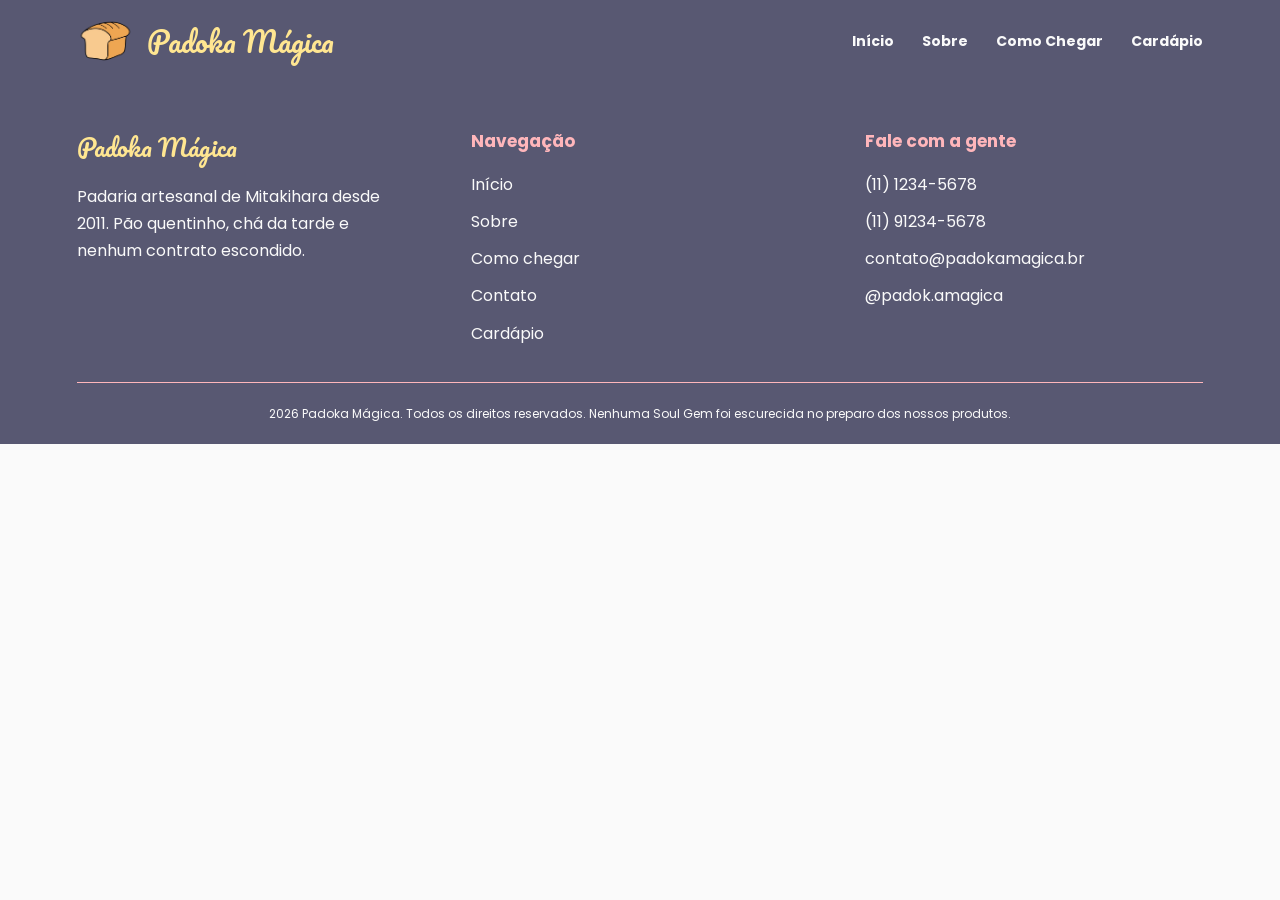
==== cardapio.html @ a8b7a681 "save" ====
<!DOCTYPE html>
<html lang="en">

<head>
    <meta charset="UTF-8">
    <meta name="viewport" content="width=device-width, initial-scale=1.0">
    <title>Cardapio</title>
    <link rel="stylesheet" href="./css/cardapio.css">
    <link rel="shortcut icon" href=".assets/img/LogoImage.png" type="image/png" />
</head>

<body>
<header id="header" class="header">
        <div class="logoContainer">
            <img src="./assets/img/LogoImage.png" alt="Logo da Padoka Mágica">
            <h1>Padoka Mágica</h1>
        </div>
 
        <nav class="navigation">
            <a href="#hero">Início</a>
            <a href="#historia">Sobre</a>
            <a href="#comoChegar">Como Chegar</a>
            <a href="#cardapio">Cardápio</a>
        </nav>
    </header>

    <main>

    </main>

    <footer id="footer" class="footer">
        <div class="footerContainer">
            <div class="footerColuna">
                <p class="footerLogo">Padoka Mágica</p>
                <p>
                    Padaria artesanal de Mitakihara desde 2011. Pão quentinho, chá da tarde e nenhum contrato escondido.
                </p>
            </div>
            <div class="footerColuna">
                <h3>Navegação</h3>
                <a href="./index.html#hero">Início</a>
                <a href="./index.html#historia">Sobre</a>
                <a href="./index.html#comoChegar">Como chegar</a>
                <a href="./index.html#contato">Contato</a>
                <a href="./index.html#cardapio">Cardápio</a>
            </div>
            <div class="footerColuna">
                <h3>Fale com a gente</h3>
                <p>(11) 1234-5678</p>
                <p>(11) 91234-5678</p>
                <p>contato@padokamagica.br</p>
                <p>@padok.amagica</p>
            </div>
        </div>
        <div class="copyright">
            <p>
              2026 Padoka Mágica. Todos os direitos reservados. Nenhuma Soul Gem foi escurecida no preparo dos
                nossos produtos.
            </p>
        </div>
    </footer>
</body>

</html>
---- css/cardapio.css ----
@import url(./layout.css);
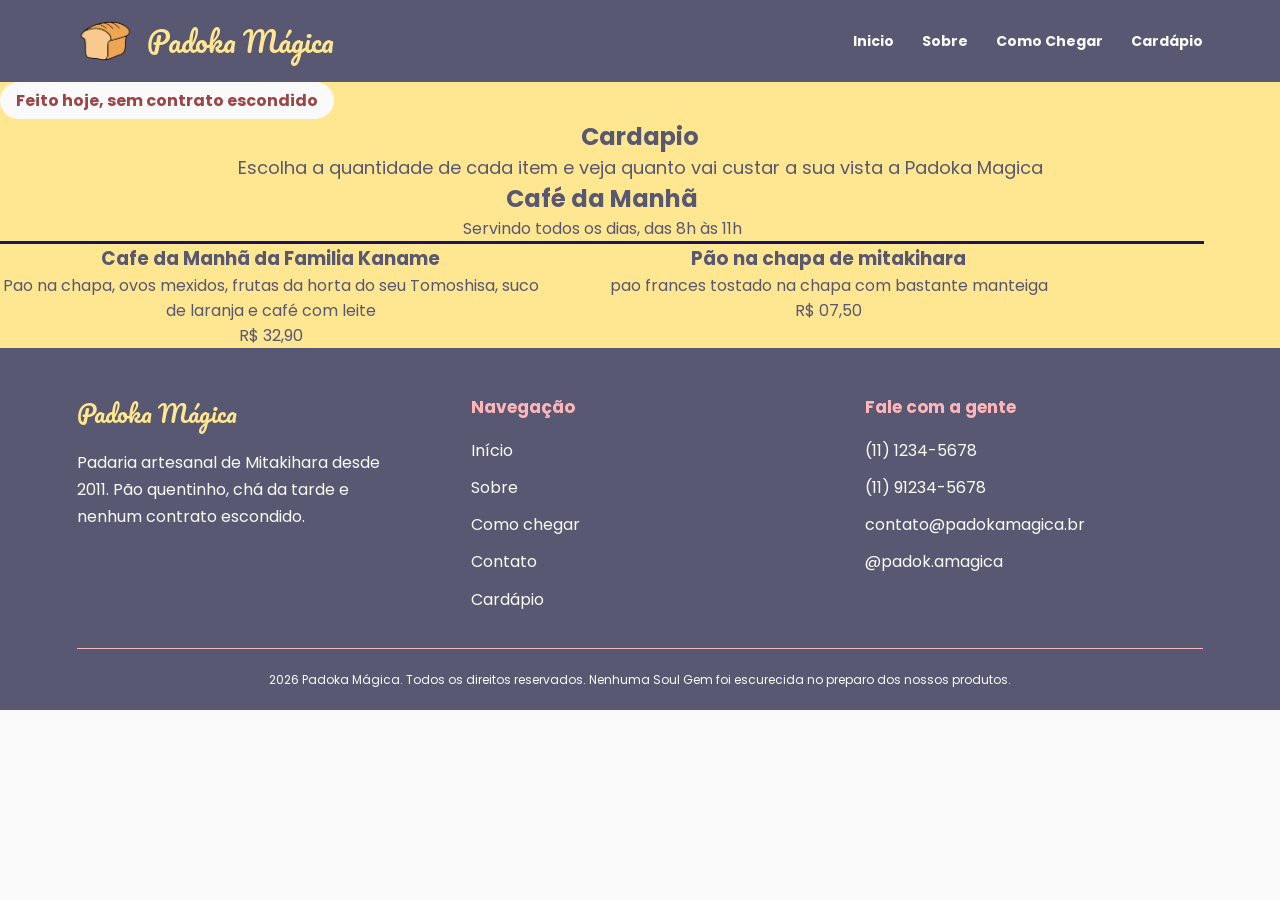
==== commit e4a101c6: "sla pae" ====
--- a/cardapio.html
+++ b/cardapio.html
@@ -10,22 +10,56 @@
 </head>
 
 <body>
-<header id="header" class="header">
+    <header id="header" class="header">
         <div class="logoContainer">
             <img src="./assets/img/LogoImage.png" alt="Logo da Padoka Mágica">
             <h1>Padoka Mágica</h1>
         </div>
- 
+
         <nav class="navigation">
-            <a href="#hero">Início</a>
-            <a href="#historia">Sobre</a>
-            <a href="#comoChegar">Como Chegar</a>
-            <a href="#cardapio">Cardápio</a>
+            <a href="index.html#hero">Inicio</a>
+            <a href="index.html#historia">Sobre</a>
+            <a href="index.html#comoChegar">Como Chegar</a>
+            <a href="cardapio.html#cardapio">Cardápio</a>
         </nav>
     </header>
 
-    <main>
+    <main id="content" class="content">
+        <section id="cardapioTopo" class="cardapioTopo">
+            <p class="cardapioTag">Feito hoje, sem contrato escondido</p>
+            <h1 class="cardapiotitulo">Cardapio</h1>
+            <p class="cardapioSubtitulo">Escolha a quantidade de cada item e veja quanto vai custar a sua vista a Padoka
+                Magica</p>
 
+            <form id="formCardapio" class="cardapioConteudo" action="#">
+                <div class="listaCategorias">
+
+                    <section id="cafeDaManha" class="categoria">
+                        <div class="categoriaCabecalho">
+                            <h2>Café da Manhã</h2>
+                            <p>Servindo todos os dias, das 8h às 11h</p>
+                        </div>
+
+                        <div class="ListaItens">
+                            <div class="item">
+                                <h3 class="ItemNome">Cafe da Manhã da Familia Kaname</h3>
+                                <p class="ItemDescricao">Pao na chapa, ovos mexidos, frutas da horta do seu Tomoshisa,
+                                    suco de laranja e café
+                                    com leite</p>
+                                <p>R$ 32,90</p>
+                            </div>
+
+                            <div class="item">
+                                <h3 class="ItemNome">Pão na chapa de mitakihara</h3>
+                                <p class="ItemDescricao">pao frances tostado na chapa com bastante manteiga
+                                </p>
+                                <p>R$ 07,50</p>
+                            </div>
+
+                        </div>
+                    </section>
+        </section>
+        </form>
     </main>
 
     <footer id="footer" class="footer">
@@ -54,7 +88,7 @@
         </div>
         <div class="copyright">
             <p>
-              2026 Padoka Mágica. Todos os direitos reservados. Nenhuma Soul Gem foi escurecida no preparo dos
+                2026 Padoka Mágica. Todos os direitos reservados. Nenhuma Soul Gem foi escurecida no preparo dos
                 nossos produtos.
             </p>
         </div>
--- a/css/cardapio.css
+++ b/css/cardapio.css
@@ -1 +1,52 @@
-@import url(./layout.css);+@import url(./layout.css);
+
+.cardapioTopo {
+background-color: var(--cor-amarela);
+text-align: center;
+padding: calc(var(--altura-do-header) - 60px);
+}
+
+.cardapioTag {
+    background-color: var(--cor-branca);
+color: var(--cor-vermelho);
+font-weight: bold;
+
+width: fit-content;
+padding: 6px 16px;
+border-radius: 20px;
+}
+
+.cardapioTitulo {
+    color: var(--cor-vermelho);
+
+    font-family: "Fonte Titulos";
+    font-size: 56px;
+}
+
+.cardapioSubtitulo {
+    font-size: large;
+    margin: auto;
+}
+
+.cardapioConteudo {
+display: flex;
+align-items: flex-start;
+}
+
+.listacategorias{
+    display: flex;
+    flex-direction: column;
+}
+
+.categoriaCabecalho {
+    border-bottom: 3px solid var(--cor-azul);
+}
+
+.ListaItens {
+    display: flex;
+    gap: 16px;
+}
+
+.item {
+    width: 45%;
+}
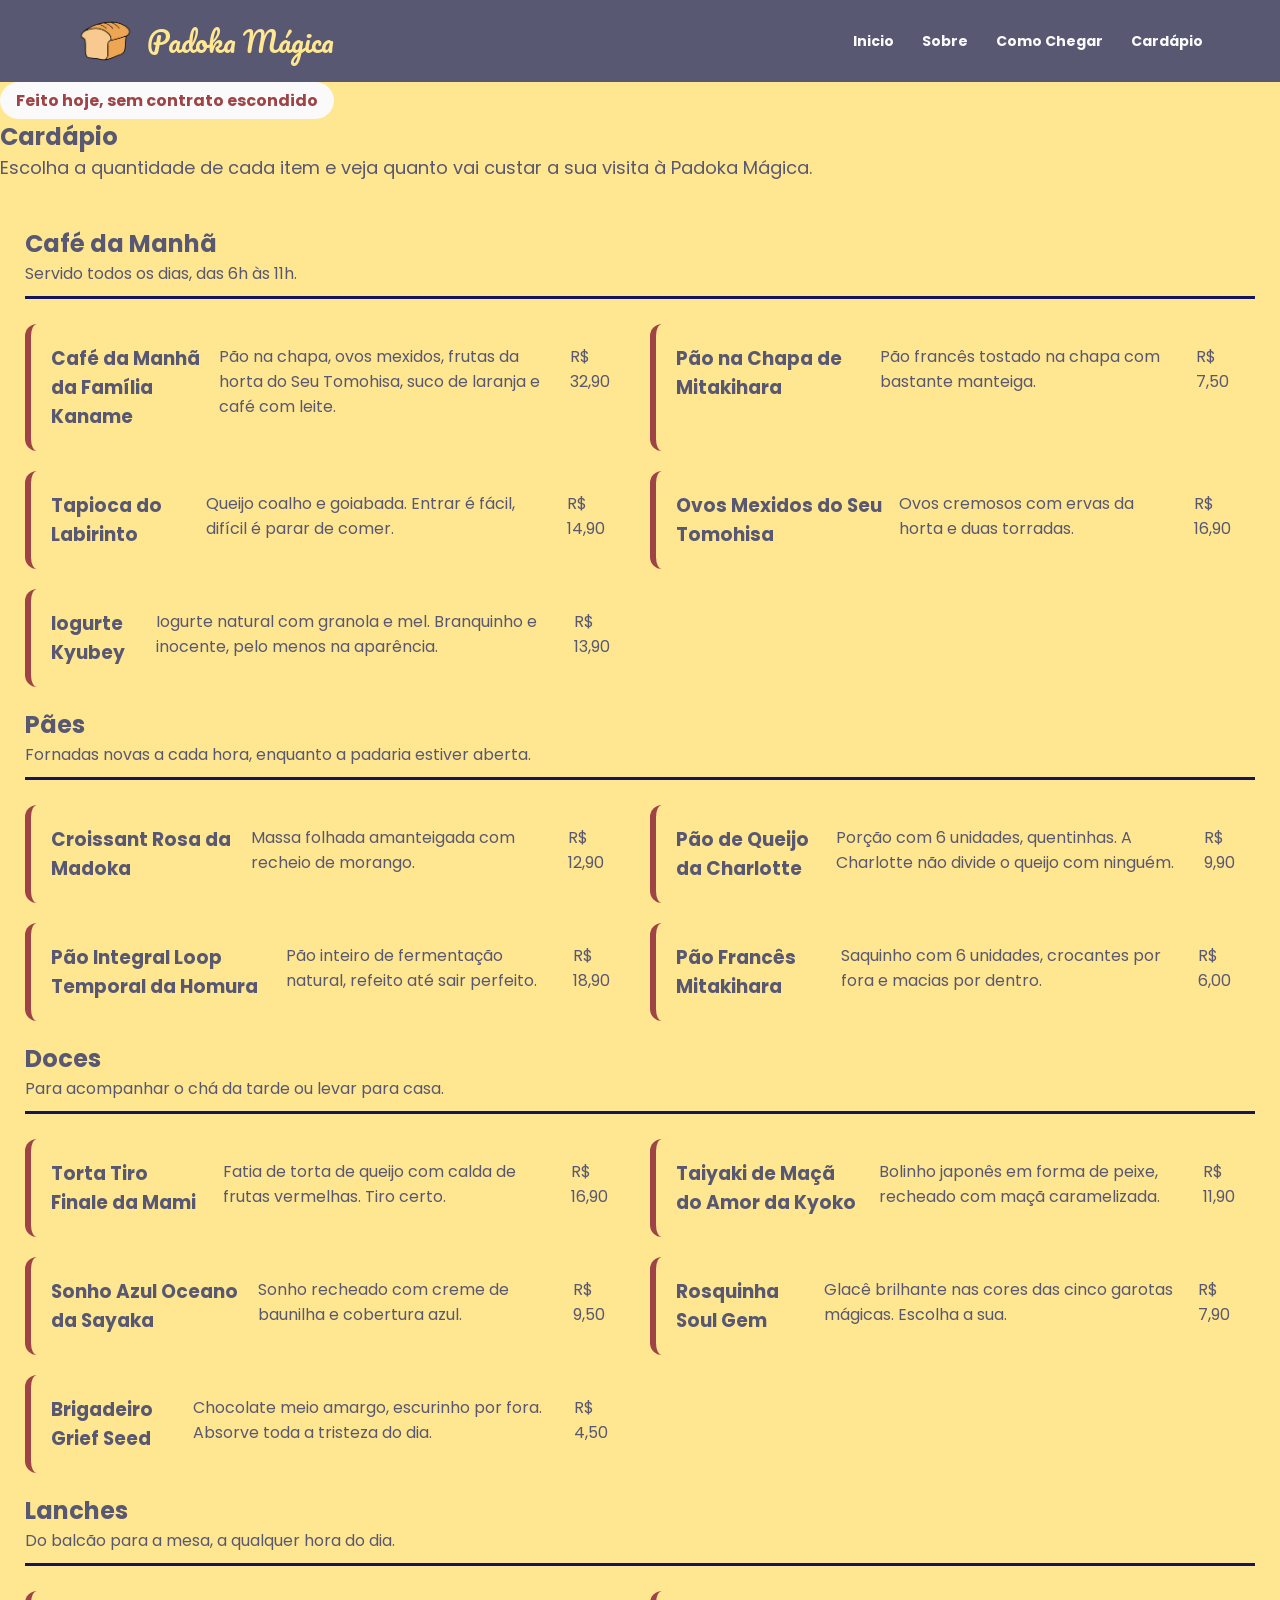
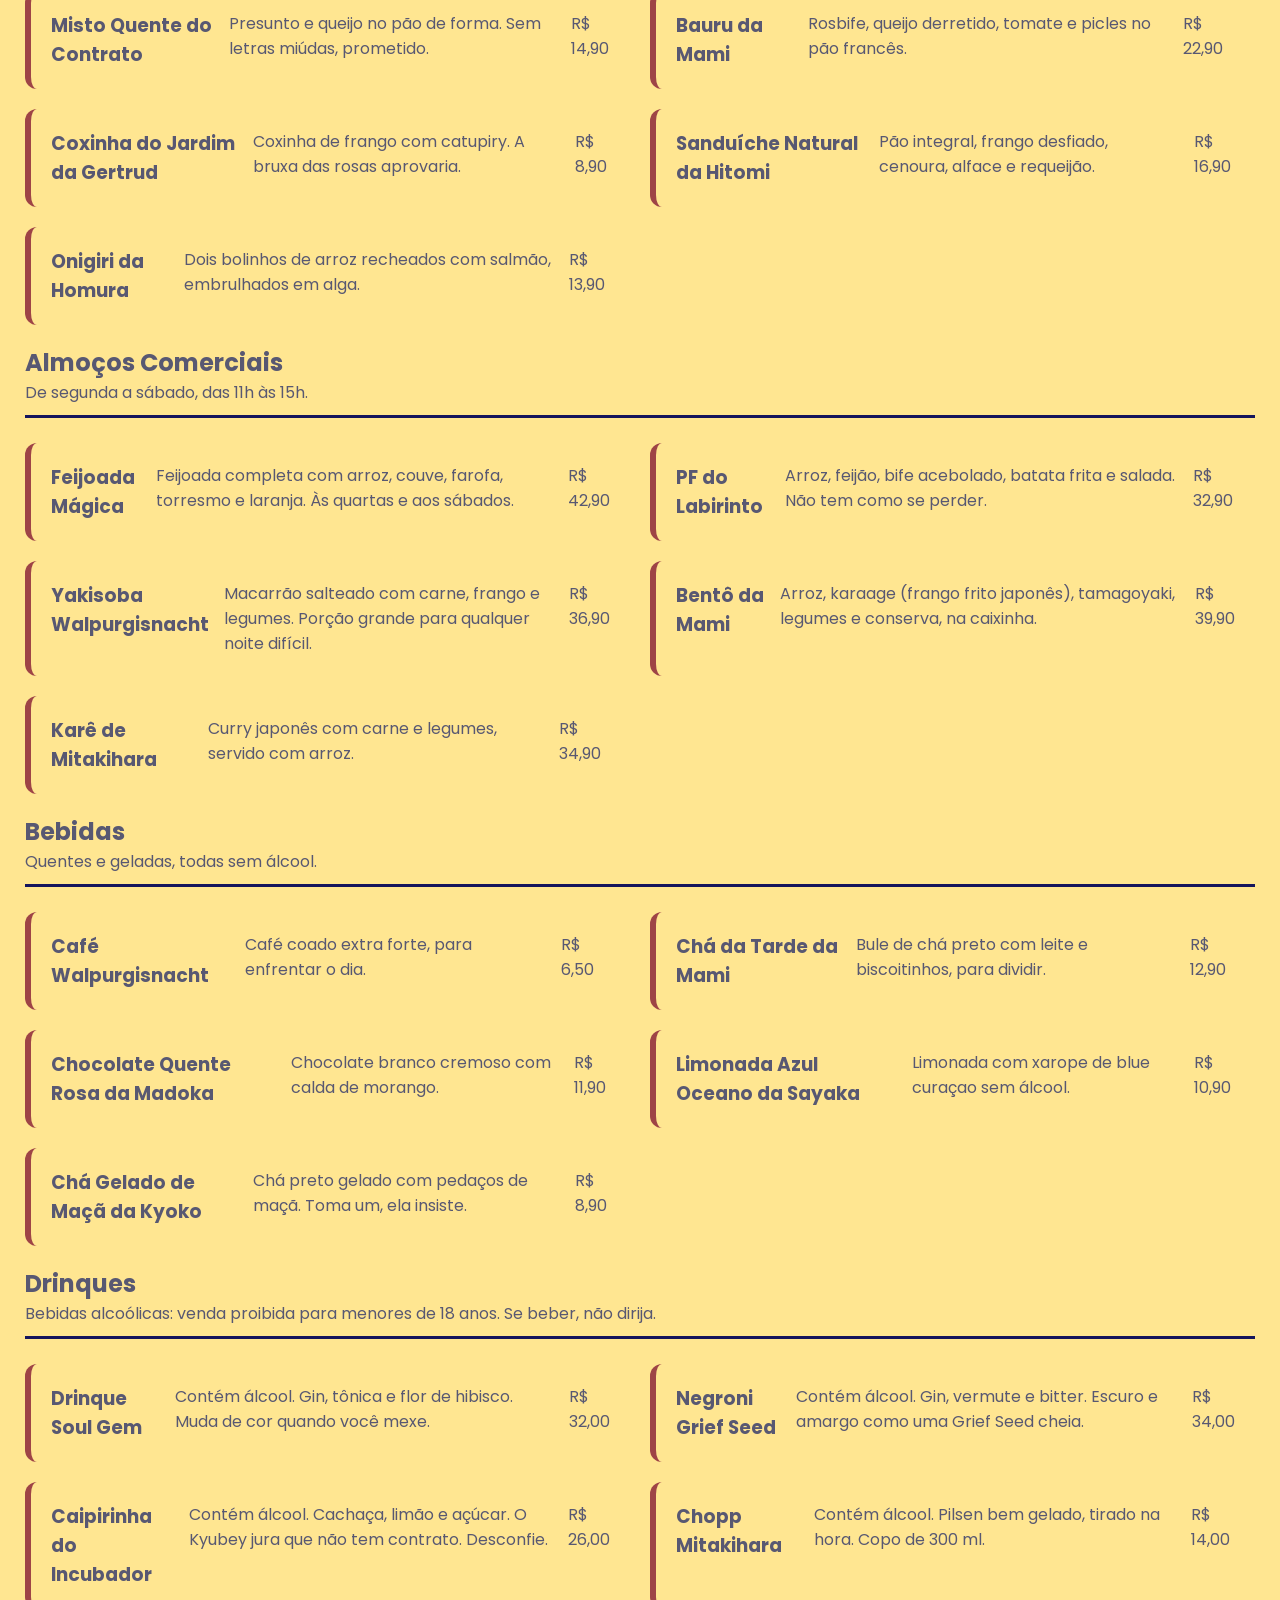
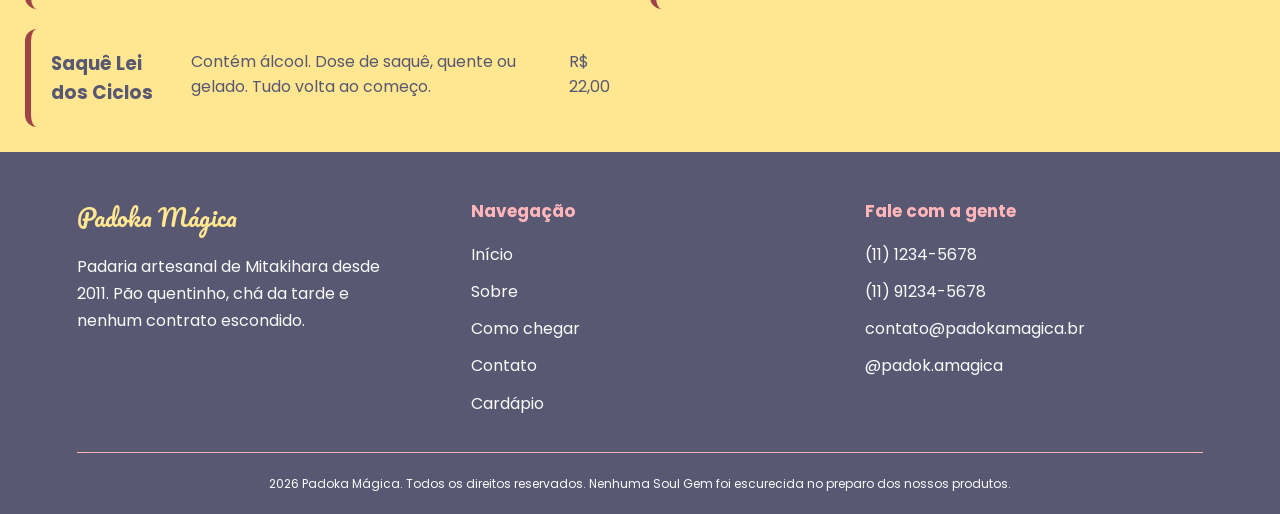
==== commit 98272199: "pai noss..." ====
--- a/cardapio.html
+++ b/cardapio.html
@@ -24,43 +24,294 @@
         </nav>
     </header>
 
-    <main id="content" class="content">
-        <section id="cardapioTopo" class="cardapioTopo">
-            <p class="cardapioTag">Feito hoje, sem contrato escondido</p>
-            <h1 class="cardapiotitulo">Cardapio</h1>
-            <p class="cardapioSubtitulo">Escolha a quantidade de cada item e veja quanto vai custar a sua vista a Padoka
-                Magica</p>
-
-            <form id="formCardapio" class="cardapioConteudo" action="#">
-                <div class="listaCategorias">
-
-                    <section id="cafeDaManha" class="categoria">
-                        <div class="categoriaCabecalho">
-                            <h2>Café da Manhã</h2>
-                            <p>Servindo todos os dias, das 8h às 11h</p>
-                        </div>
-
-                        <div class="ListaItens">
-                            <div class="item">
-                                <h3 class="ItemNome">Cafe da Manhã da Familia Kaname</h3>
-                                <p class="ItemDescricao">Pao na chapa, ovos mexidos, frutas da horta do seu Tomoshisa,
-                                    suco de laranja e café
-                                    com leite</p>
-                                <p>R$ 32,90</p>
-                            </div>
-
-                            <div class="item">
-                                <h3 class="ItemNome">Pão na chapa de mitakihara</h3>
-                                <p class="ItemDescricao">pao frances tostado na chapa com bastante manteiga
-                                </p>
-                                <p>R$ 07,50</p>
-                            </div>
-
-                        </div>
-                    </section>
-        </section>
+    
+
+<main id="content" class="content">
+
+    <section id="cardapioTopo" class="cardapioTopo">
+        <p class="cardapioTag">Feito hoje, sem contrato escondido</p>
+        <h1 class="cardapiotitulo">Cardápio</h1>
+        <p class="cardapioSubtitulo">
+            Escolha a quantidade de cada item e veja quanto vai custar a sua visita à Padoka Mágica.
+        </p>
+        
+        <form id="formCardapio" class="cardapioConteudo" action="#">
+            <div class="listaCategorias">
+                
+                <section id="cafeDaManha" class="categoria">
+                    <div class="categoriaCabecalho">
+                        <h2>Café da Manhã</h2>
+                        <p>Servido todos os dias, das 6h às 11h.</p>
+                    </div>
+
+                    <div class="ListaItens">
+                        <div class="item">
+                            <h3 class="ItemNome">Café da Manhã da Família Kaname</h3>
+                            <p class="ItemDescricao">Pão na chapa, ovos mexidos, frutas da horta do Seu Tomohisa, suco de laranja e café com leite.</p>
+                            <p>R$ 32,90</p>
+                        </div>
+
+                        <div class="item">
+                            <h3 class="ItemNome">Pão na Chapa de Mitakihara</h3>
+                            <p class="ItemDescricao">Pão francês tostado na chapa com bastante manteiga.</p>
+                            <p>R$ 7,50</p>
+                        </div>
+
+                        <div class="item">
+                            <h3 class="ItemNome">Tapioca do Labirinto</h3>
+                            <p class="ItemDescricao">Queijo coalho e goiabada. Entrar é fácil, difícil é parar de comer.</p>
+                            <p>R$ 14,90</p>
+                        </div>
+
+                        <div class="item">
+                            <h3 class="ItemNome">Ovos Mexidos do Seu Tomohisa</h3>
+                            <p class="ItemDescricao">Ovos cremosos com ervas da horta e duas torradas.</p>
+                            <p>R$ 16,90</p>
+                        </div>
+
+                        <div class="item">
+                            <h3 class="ItemNome">Iogurte Kyubey</h3>
+                            <p class="ItemDescricao">Iogurte natural com granola e mel. Branquinho e inocente, pelo menos na aparência.</p>
+                            <p>R$ 13,90</p>
+                        </div>
+                    </div>
+                </section>
+
+                <section id="paes" class="categoria">
+                    <div class="categoriaCabecalho">
+                        <h2>Pães</h2>
+                        <p>Fornadas novas a cada hora, enquanto a padaria estiver aberta.</p>
+                    </div>
+
+                    <div class="ListaItens">
+                        <div class="item">
+                            <h3 class="ItemNome">Croissant Rosa da Madoka</h3>
+                            <p class="ItemDescricao">Massa folhada amanteigada com recheio de morango.</p>
+                            <p>R$ 12,90</p>
+                        </div>
+
+                        <div class="item">
+                            <h3 class="ItemNome">Pão de Queijo da Charlotte</h3>
+                            <p class="ItemDescricao">Porção com 6 unidades, quentinhas. A Charlotte não divide o queijo com ninguém.</p>
+                            <p>R$ 9,90</p>
+                        </div>
+
+                        <div class="item">
+                            <h3 class="ItemNome">Pão Integral Loop Temporal da Homura</h3>
+                            <p class="ItemDescricao">Pão inteiro de fermentação natural, refeito até sair perfeito.</p>
+                            <p>R$ 18,90</p>
+                        </div>
+
+                        <div class="item">
+                            <h3 class="ItemNome">Pão Francês Mitakihara</h3>
+                            <p class="ItemDescricao">Saquinho com 6 unidades, crocantes por fora e macias por dentro.</p>
+                            <p>R$ 6,00</p>
+                        </div>
+                    </div>
+                </section>
+
+                <section id="doces" class="categoria">
+                    <div class="categoriaCabecalho">
+                        <h2>Doces</h2>
+                        <p>Para acompanhar o chá da tarde ou levar para casa.</p>
+                    </div>
+
+                    <div class="ListaItens">
+                        <div class="item">
+                            <h3 class="ItemNome">Torta Tiro Finale da Mami</h3>
+                            <p class="ItemDescricao">Fatia de torta de queijo com calda de frutas vermelhas. Tiro certo.</p>
+                            <p>R$ 16,90</p>
+                        </div>
+
+                        <div class="item">
+                            <h3 class="ItemNome">Taiyaki de Maçã do Amor da Kyoko</h3>
+                            <p class="ItemDescricao">Bolinho japonês em forma de peixe, recheado com maçã caramelizada.</p>
+                            <p>R$ 11,90</p>
+                        </div>
+
+                        <div class="item">
+                            <h3 class="ItemNome">Sonho Azul Oceano da Sayaka</h3>
+                            <p class="ItemDescricao">Sonho recheado com creme de baunilha e cobertura azul.</p>
+                            <p>R$ 9,50</p>
+                        </div>
+
+                        <div class="item">
+                            <h3 class="ItemNome">Rosquinha Soul Gem</h3>
+                            <p class="ItemDescricao">Glacê brilhante nas cores das cinco garotas mágicas. Escolha a sua.</p>
+                            <p>R$ 7,90</p>
+                        </div>
+
+                        <div class="item">
+                            <h3 class="ItemNome">Brigadeiro Grief Seed</h3>
+                            <p class="ItemDescricao">Chocolate meio amargo, escurinho por fora. Absorve toda a tristeza do dia.</p>
+                            <p>R$ 4,50</p>
+                        </div>
+                    </div>
+                </section>
+
+                <section id="lanches" class="categoria">
+                    <div class="categoriaCabecalho">
+                        <h2>Lanches</h2>
+                        <p>Do balcão para a mesa, a qualquer hora do dia.</p>
+                    </div>
+
+                    <div class="ListaItens">
+                        <div class="item">
+                            <h3 class="ItemNome">Misto Quente do Contrato</h3>
+                            <p class="ItemDescricao">Presunto e queijo no pão de forma. Sem letras miúdas, prometido.</p>
+                            <p>R$ 14,90</p>
+                        </div>
+
+                        <div class="item">
+                            <h3 class="ItemNome">Bauru da Mami</h3>
+                            <p class="ItemDescricao">Rosbife, queijo derretido, tomate e picles no pão francês.</p>
+                            <p>R$ 22,90</p>
+                        </div>
+
+                        <div class="item">
+                            <h3 class="ItemNome">Coxinha do Jardim da Gertrud</h3>
+                            <p class="ItemDescricao">Coxinha de frango com catupiry. A bruxa das rosas aprovaria.</p>
+                            <p>R$ 8,90</p>
+                        </div>
+
+                        <div class="item">
+                            <h3 class="ItemNome">Sanduíche Natural da Hitomi</h3>
+                            <p class="ItemDescricao">Pão integral, frango desfiado, cenoura, alface e requeijão.</p>
+                            <p>R$ 16,90</p>
+                        </div>
+
+                        <div class="item">
+                            <h3 class="ItemNome">Onigiri da Homura</h3>
+                            <p class="ItemDescricao">Dois bolinhos de arroz recheados com salmão, embrulhados em alga.</p>
+                            <p>R$ 13,90</p>
+                        </div>
+                    </div>
+                </section>
+
+                <section id="almocos" class="categoria">
+                    <div class="categoriaCabecalho">
+                        <h2>Almoços Comerciais</h2>
+                        <p>De segunda a sábado, das 11h às 15h.</p>
+                    </div>
+
+                    <div class="ListaItens">
+                        <div class="item">
+                            <h3 class="ItemNome">Feijoada Mágica</h3>
+                            <p class="ItemDescricao">Feijoada completa com arroz, couve, farofa, torresmo e laranja. Às quartas e aos sábados.</p>
+                            <p>R$ 42,90</p>
+                        </div>
+
+                        <div class="item">
+                            <h3 class="ItemNome">PF do Labirinto</h3>
+                            <p class="ItemDescricao">Arroz, feijão, bife acebolado, batata frita e salada. Não tem como se perder.</p>
+                            <p>R$ 32,90</p>
+                        </div>
+
+                        <div class="item">
+                            <h3 class="ItemNome">Yakisoba Walpurgisnacht</h3>
+                            <p class="ItemDescricao">Macarrão salteado com carne, frango e legumes. Porção grande para qualquer noite difícil.</p>
+                            <p>R$ 36,90</p>
+                        </div>
+
+                        <div class="item">
+                            <h3 class="ItemNome">Bentô da Mami</h3>
+                            <p class="ItemDescricao">Arroz, karaage (frango frito japonês), tamagoyaki, legumes e conserva, na caixinha.</p>
+                            <p>R$ 39,90</p>
+                        </div>
+
+                        <div class="item">
+                            <h3 class="ItemNome">Karê de Mitakihara</h3>
+                            <p class="ItemDescricao">Curry japonês com carne e legumes, servido com arroz.</p>
+                            <p>R$ 34,90</p>
+                        </div>
+                    </div>
+                </section>
+
+                <section id="bebidas" class="categoria">
+                    <div class="categoriaCabecalho">
+                        <h2>Bebidas</h2>
+                        <p>Quentes e geladas, todas sem álcool.</p>
+                    </div>
+
+                    <div class="ListaItens">
+                        <div class="item">
+                            <h3 class="ItemNome">Café Walpurgisnacht</h3>
+                            <p class="ItemDescricao">Café coado extra forte, para enfrentar o dia.</p>
+                            <p>R$ 6,50</p>
+                        </div>
+
+                        <div class="item">
+                            <h3 class="ItemNome">Chá da Tarde da Mami</h3>
+                            <p class="ItemDescricao">Bule de chá preto com leite e biscoitinhos, para dividir.</p>
+                            <p>R$ 12,90</p>
+                        </div>
+
+                        <div class="item">
+                            <h3 class="ItemNome">Chocolate Quente Rosa da Madoka</h3>
+                            <p class="ItemDescricao">Chocolate branco cremoso com calda de morango.</p>
+                            <p>R$ 11,90</p>
+                        </div>
+
+                        <div class="item">
+                            <h3 class="ItemNome">Limonada Azul Oceano da Sayaka</h3>
+                            <p class="ItemDescricao">Limonada com xarope de blue curaçao sem álcool.</p>
+                            <p>R$ 10,90</p>
+                        </div>
+
+                        <div class="item">
+                            <h3 class="ItemNome">Chá Gelado de Maçã da Kyoko</h3>
+                            <p class="ItemDescricao">Chá preto gelado com pedaços de maçã. Toma um, ela insiste.</p>
+                            <p>R$ 8,90</p>
+                        </div>
+                    </div>
+                </section>
+
+                <section id="drinques" class="categoria">
+                    <div class="categoriaCabecalho">
+                        <h2>Drinques</h2>
+                        <p>Bebidas alcoólicas: venda proibida para menores de 18 anos. Se beber, não dirija.</p>
+                    </div>
+
+                    <div class="ListaItens">
+                        <div class="item">
+                            <h3 class="ItemNome">Drinque Soul Gem</h3>
+                            <p class="ItemDescricao">Contém álcool. Gin, tônica e flor de hibisco. Muda de cor quando você mexe.</p>
+                            <p>R$ 32,00</p>
+                        </div>
+
+                        <div class="item">
+                            <h3 class="ItemNome">Negroni Grief Seed</h3>
+                            <p class="ItemDescricao">Contém álcool. Gin, vermute e bitter. Escuro e amargo como uma Grief Seed cheia.</p>
+                            <p>R$ 34,00</p>
+                        </div>
+
+                        <div class="item">
+                            <h3 class="ItemNome">Caipirinha do Incubador</h3>
+                            <p class="ItemDescricao">Contém álcool. Cachaça, limão e açúcar. O Kyubey jura que não tem contrato. Desconfie.</p>
+                            <p>R$ 26,00</p>
+                        </div>
+
+                        <div class="item">
+                            <h3 class="ItemNome">Chopp Mitakihara</h3>
+                            <p class="ItemDescricao">Contém álcool. Pilsen bem gelado, tirado na hora. Copo de 300 ml.</p>
+                            <p>R$ 14,00</p>
+                        </div>
+
+                        <div class="item">
+                            <h3 class="ItemNome">Saquê Lei dos Ciclos</h3>
+                            <p class="ItemDescricao">Contém álcool. Dose de saquê, quente ou gelado. Tudo volta ao começo.</p>
+                            <p>R$ 22,00</p>
+                        </div>
+                    </div>
+                </section>
+
+            </div>
         </form>
-    </main>
+    </section>
+
+</main>
+
+
 
     <footer id="footer" class="footer">
         <div class="footerContainer">
--- a/css/cardapio.css
+++ b/css/cardapio.css
@@ -1,19 +1,19 @@
 @import url(./layout.css);
 
 .cardapioTopo {
-background-color: var(--cor-amarela);
-text-align: center;
-padding: calc(var(--altura-do-header) - 60px);
+    background-color: var(--cor-amarela);
+    text-align: left;
+    padding: calc(var(--altura-do-header) - 60px);
 }
 
 .cardapioTag {
     background-color: var(--cor-branca);
-color: var(--cor-vermelho);
-font-weight: bold;
+    color: var(--cor-vermelho);
+    font-weight: bold;
 
-width: fit-content;
-padding: 6px 16px;
-border-radius: 20px;
+    width: fit-content;
+    padding: 6px 16px;
+    border-radius: 20px;
 }
 
 .cardapioTitulo {
@@ -29,24 +29,42 @@
 }
 
 .cardapioConteudo {
-display: flex;
-align-items: flex-start;
+    display: flex;
+    align-items: flex-start;
+    padding: 25px;
 }
 
-.listacategorias{
+.listacategorias {
+    width: 70%;
     display: flex;
     flex-direction: column;
 }
 
 .categoriaCabecalho {
     border-bottom: 3px solid var(--cor-azul);
+    margin-bottom: 25px;
+    padding-bottom: 10px;
+}
+
+.categoria {
+margin-top: 20px;
 }
 
 .ListaItens {
     display: flex;
-    gap: 16px;
+    flex-wrap: wrap;
+    gap: 20px;
 }
 
 .item {
-    width: 45%;
+    width: calc(50% - 10px);
+    padding: 20px;
+
+    display: flex;
+    justify-content: space-between;
+    align-items: flex-start;
+    gap: 15px;
+
+    border-left: 6px solid var(--cor-vermelho);
+    border-radius: 12px;
 }
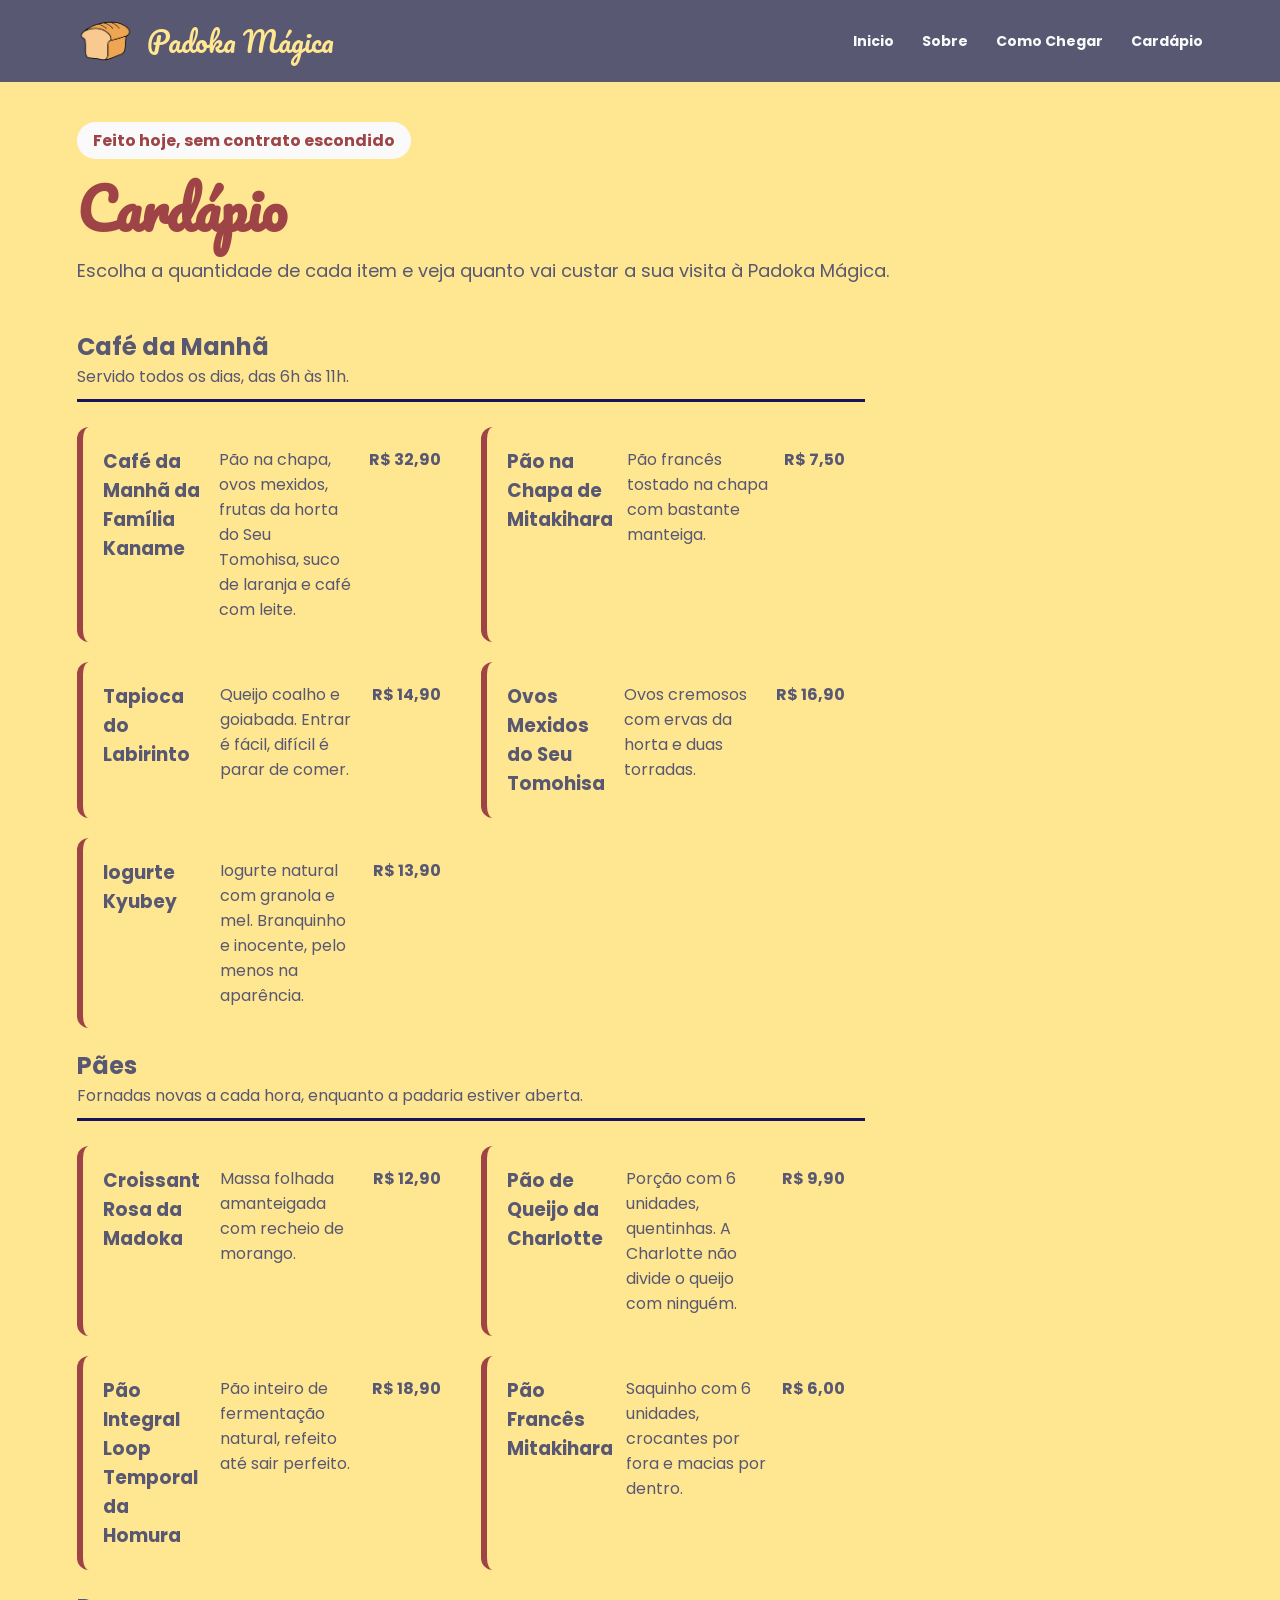
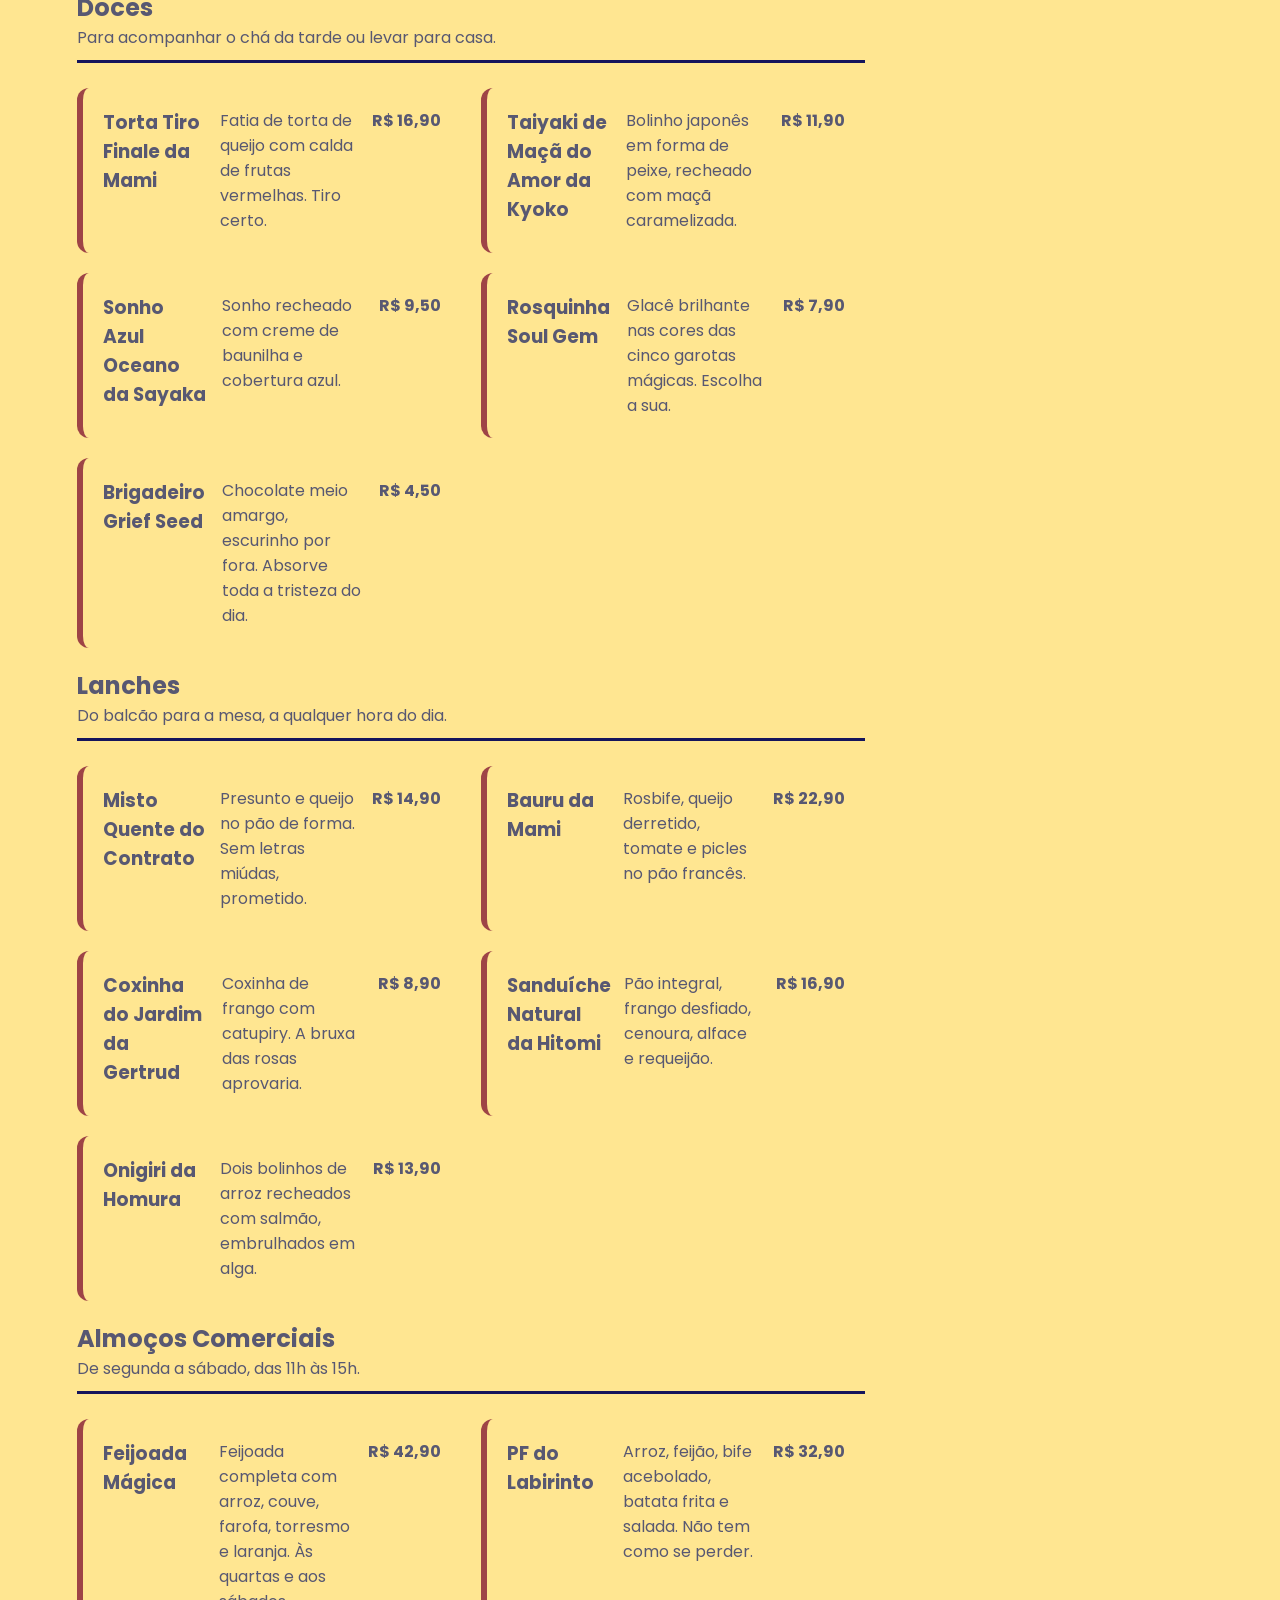
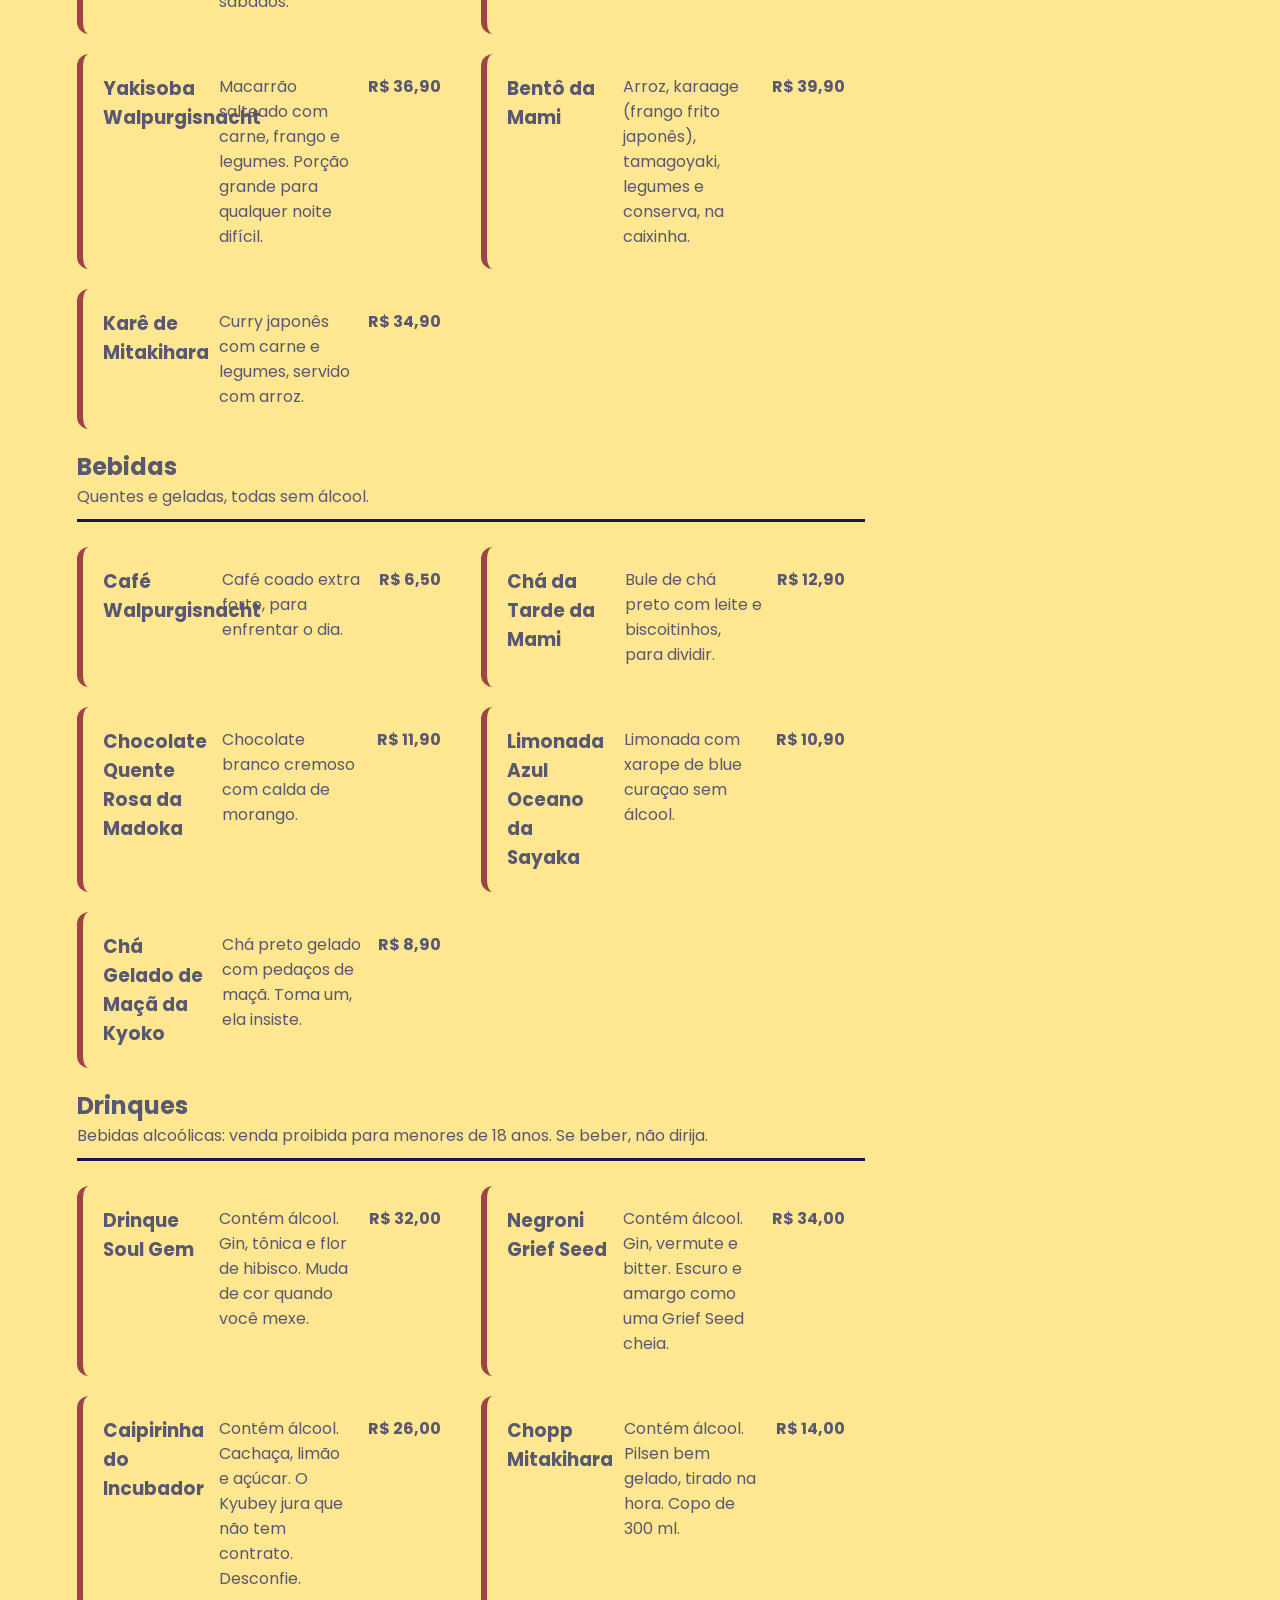
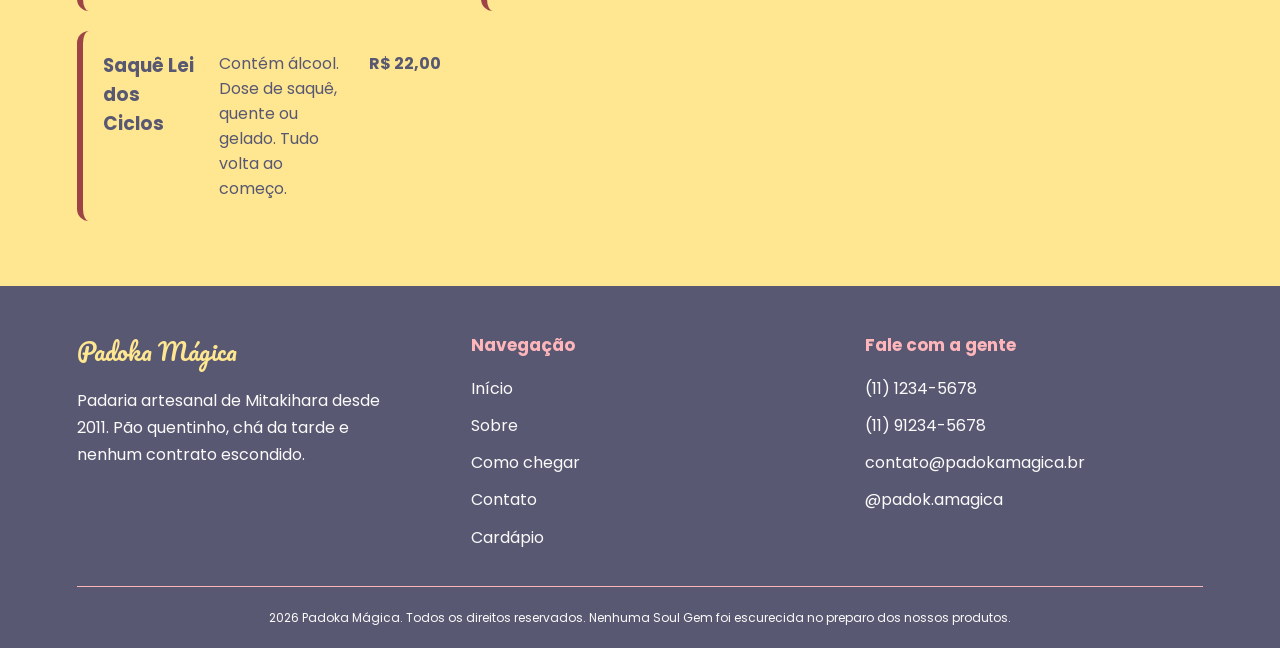
==== commit f2acaca4: "pronto?" ====
--- a/cardapio.html
+++ b/cardapio.html
@@ -30,7 +30,7 @@
 
     <section id="cardapioTopo" class="cardapioTopo">
         <p class="cardapioTag">Feito hoje, sem contrato escondido</p>
-        <h1 class="cardapiotitulo">Cardápio</h1>
+        <h1 class="cardapioTitulo">Cardápio</h1>
         <p class="cardapioSubtitulo">
             Escolha a quantidade de cada item e veja quanto vai custar a sua visita à Padoka Mágica.
         </p>
--- a/css/cardapio.css
+++ b/css/cardapio.css
@@ -3,7 +3,7 @@
 .cardapioTopo {
     background-color: var(--cor-amarela);
     text-align: left;
-    padding: calc(var(--altura-do-header) - 60px);
+    padding: 40px 6%;
 }
 
 .cardapioTag {
@@ -19,7 +19,7 @@
 .cardapioTitulo {
     color: var(--cor-vermelho);
 
-    font-family: "Fonte Titulos";
+    font-family: "Fonte Titulo";
     font-size: 56px;
 }
 
@@ -31,10 +31,10 @@
 .cardapioConteudo {
     display: flex;
     align-items: flex-start;
-    padding: 25px;
+    padding: 25px 0;
 }
 
-.listacategorias {
+.listaCategorias {
     width: 70%;
     display: flex;
     flex-direction: column;
@@ -47,7 +47,7 @@
 }
 
 .categoria {
-margin-top: 20px;
+    margin-top: 20px;
 }
 
 .ListaItens {
@@ -67,4 +67,72 @@
 
     border-left: 6px solid var(--cor-vermelho);
     border-radius: 12px;
-}+}
+
+.ItemNome {
+    flex: 1 1 30%;
+    min-width: 0;
+}
+
+.ItemDescricao {
+    flex: 2 1 40%;
+    min-width: 0;
+}
+
+.item>p:last-child {
+    white-space: nowrap;
+    font-weight: bold;
+}
+
+/* ===== RESPONSIVO ===== */
+
+/* Tablet */
+@media (max-width: 1024px) {
+    .listaCategorias {
+        width: 100%;
+    }
+
+    .cardapioTitulo {
+        font-size: 46px;
+    }
+}
+
+/* Celular */
+@media (max-width: 768px) {
+    .cardapioTopo {
+        padding: 30px 20px;
+    }
+
+    .cardapioTitulo {
+        font-size: 38px;
+    }
+
+    .cardapioSubtitulo {
+        font-size: medium;
+    }
+
+    .item {
+        width: 100%;
+        flex-direction: column;
+        gap: 8px;
+    }
+
+    .item>p:last-child {
+        color: var(--cor-vermelho);
+    }
+}
+
+/* Celular pequeno */
+@media (max-width: 480px) {
+    .cardapioTitulo {
+        font-size: 32px;
+    }
+
+    .item {
+        padding: 15px;
+    }
+
+    .categoria h2 {
+        font-size: 22px;
+    }
+}
